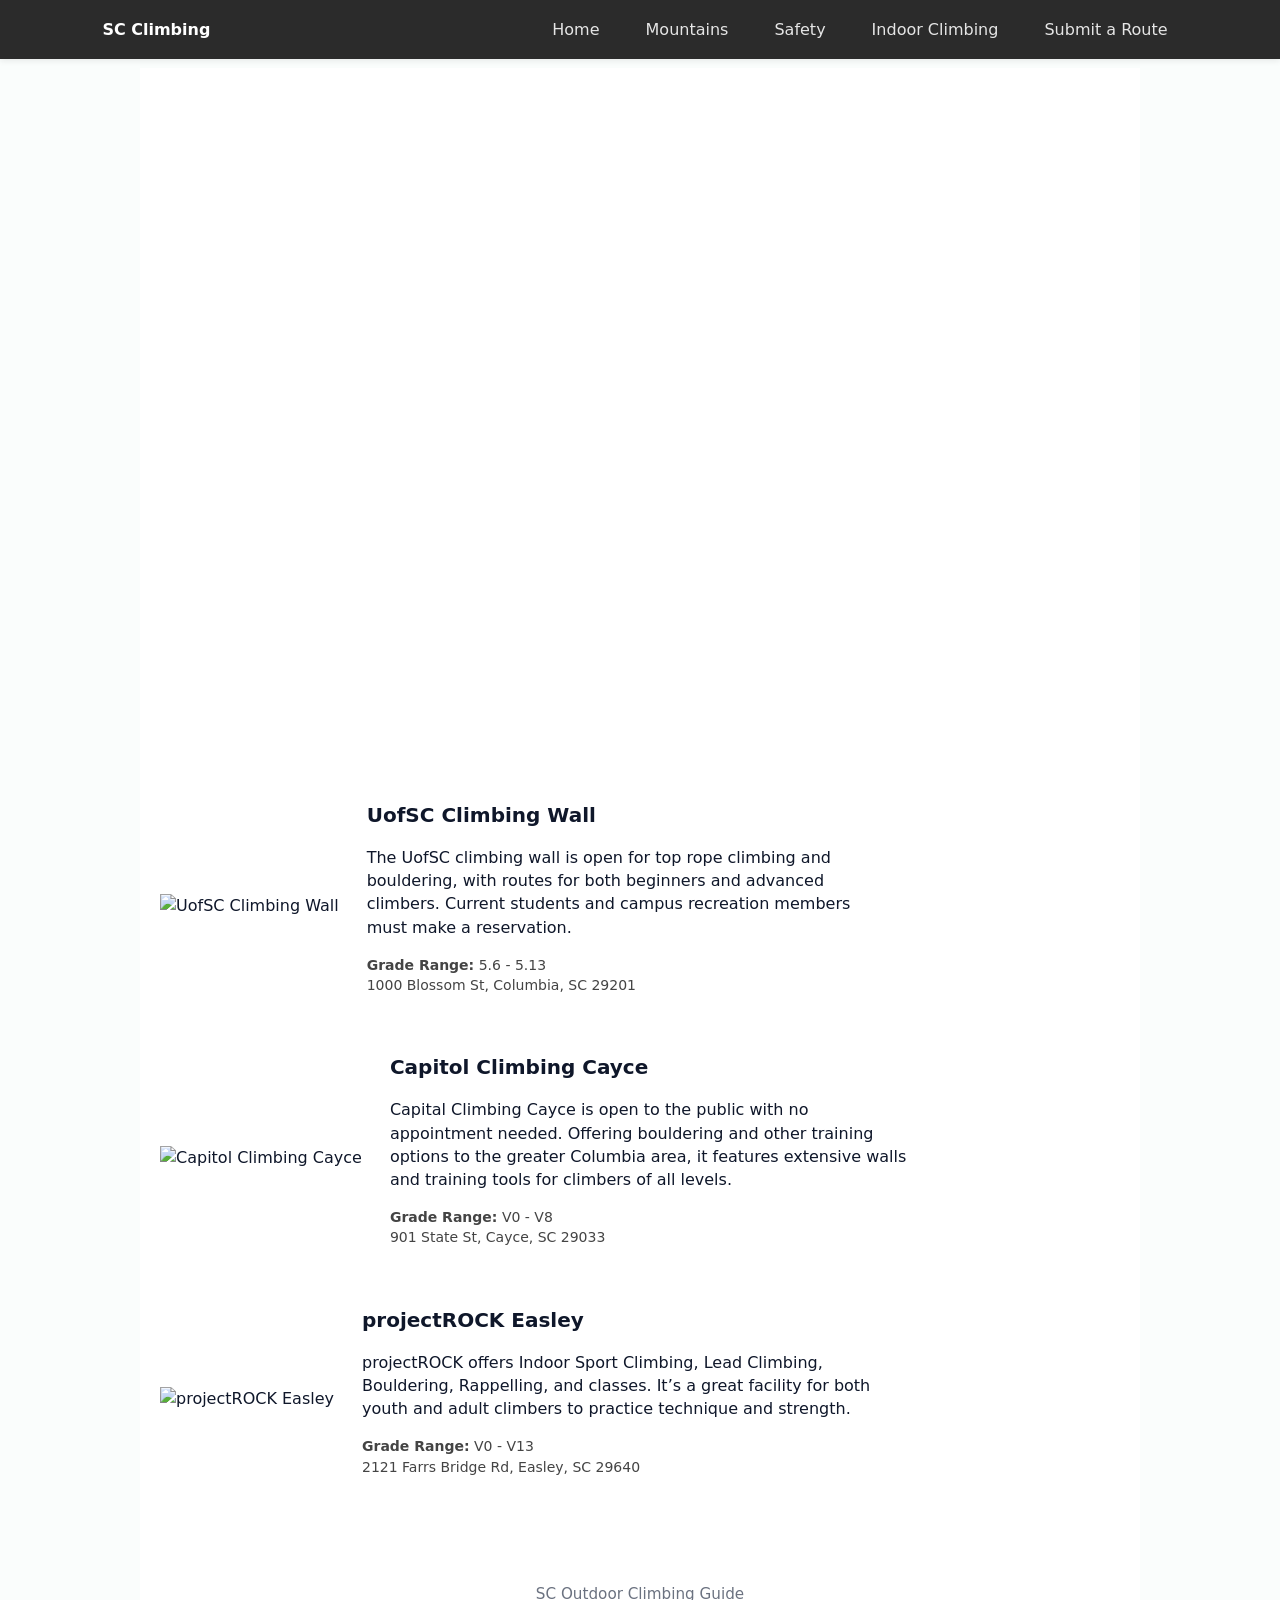
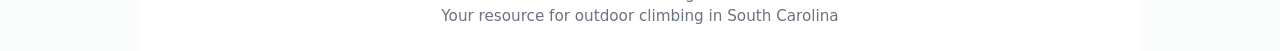
==== indoorclimbing.html @ 52eabcd0 "Add files via upload" ====
<!doctype html>
<html lang="en">
<head>
  <!-- Author: Vladden Schwartzman -->
  <meta charset="utf-8" />
  <meta name="viewport" content="width=device-width,initial-scale=1" />
  <title>SC Climbing — Indoor Climbing</title>

  <link rel="stylesheet" href="combined-styles.css">

  <style>
    .hero p { max-width: 900px; line-height: 1.5; }
    .venue-title { margin: 0 0 8px 0; font-size: 20px; }
    .venue-meta { color: #444; font-size: 14px; margin-top:8px; }
    .venue-block { display: flex; gap: 28px; align-items:center; margin-bottom:44px; }
    .venue-copy { max-width: 520px; }
    @media (max-width:820px) {
      .venue-block { flex-direction: column; align-items:flex-start; }
      .venue-copy { max-width: 100%; }
    }
  </style>
</head>
<body>
  <div class="page">
    <header class="site-header dark">
  <div class="header-inner container">
    <div class="logo">SC Climbing</div>
    <nav class="main-nav" aria-label="Main Navigation">
      <a href="index.html">Home</a>
      <a href="mountains.html">Mountains</a>
      <a href="safety.html">Safety</a>
      <a href="indoorclimbing.html">Indoor Climbing</a>
      <a href="submit.html">Submit a Route</a>
    </nav>
  </div>
</header>

    <section class="hero" aria-labelledby="indoor-title">
      <div style="max-width:1000px; margin:0 auto;">
        <h1 id="indoor-title">Indoor Climbing</h1>
        <p>The best way to prepare yourself for outdoor climbing is training indoors.</p>
      </div>
    </section>

    <main class="main">
      <article class="venue-block" aria-labelledby="v1-title">
        <img src="assets/indoor1.png" alt="UofSC Climbing Wall" class="gear-img">
        <div class="venue-copy">
          <h3 id="v1-title" class="venue-title">UofSC Climbing Wall</h3>
          <p>
            The UofSC climbing wall is open for top rope climbing and bouldering, with routes for both beginners and advanced climbers. Current students and campus recreation members must make a reservation.
          </p>
          <p class="venue-meta"><strong>Grade Range:</strong> 5.6 - 5.13<br>
          1000 Blossom St, Columbia, SC 29201</p>
        </div>
      </article>

      <article class="venue-block" aria-labelledby="v2-title">
        <img src="assets/indoor2.png" alt="Capitol Climbing Cayce" class="gear-img">
        <div class="venue-copy">
          <h3 id="v2-title" class="venue-title">Capitol Climbing Cayce</h3>
          <p>
            Capital Climbing Cayce is open to the public with no appointment needed. Offering bouldering and other training options to the greater Columbia area, it features extensive walls and training tools for climbers of all levels.
          </p>
          <p class="venue-meta"><strong>Grade Range:</strong> V0 - V8<br>
          901 State St, Cayce, SC 29033</p>
        </div>
      </article>

      <article class="venue-block" aria-labelledby="v3-title">
        <img src="assets/indoor3.png" alt="projectROCK Easley" class="gear-img">
        <div class="venue-copy">
          <h3 id="v3-title" class="venue-title">projectROCK Easley</h3>
          <p>
            projectROCK offers Indoor Sport Climbing, Lead Climbing, Bouldering, Rappelling, and classes. It’s a great facility for both youth and adult climbers to practice technique and strength.
          </p>
          <p class="venue-meta"><strong>Grade Range:</strong> V0 - V13<br>
          2121 Farrs Bridge Rd, Easley, SC 29640</p>
        </div>
      </article>
    </main>

    <footer class="footer">
      SC Outdoor Climbing Guide<br>
      Your resource for outdoor climbing in South Carolina
    </footer>
  </div>
</body>
</html>
---- combined-styles.css ----
/* combined-styles.css
   Merged styles for all pages (index, mountains, safety, indoorclimbing, submit)
   Save this file to your project root and update every HTML <link> to use it.
*/

/* ---------- Root variables ---------- */
:root{
  --accent: #d9641a;    /* primary orange */
  --accent-dark: #d76311;
  --muted: #6b7280;
  --header-dark: #2b2b2b; /* dark header used on index */
  --hero-gray: #2f2f2f;   /* mountains grey hero */
  --page-bg: #fafdfc;
  --card-bg: #ffffff;
  --radius: 12px;
  --max-w: 1200px;
  --header-height: 68px;
  --container-padding: 20px;
}

/* ---------- Reset & base ---------- */
*{box-sizing:border-box}
html,body{height:100%}
body{
  margin:0;
  font-family: Inter, system-ui, -apple-system, 'Segoe UI', Roboto, Arial, Helvetica, sans-serif;
  color:#0f172a;
  background:var(--page-bg);
  line-height:1.45;
  padding-top: var(--header-height); /* space for fixed header */
}

/* Utility container used by both styles */
.container{
  width:100%;
  padding-left:8%;
  padding-right:8%;
  margin:0 auto;
  max-width:1800px;
}

/* Partner "page" wrapper (keeps partner pages layout working) */
.page {
  max-width: 1000px;
  margin: 0 auto;
  background: white;
  min-height: 100vh;
  display: flex;
  flex-direction: column;
}

/* ---------- Header (single unified header, supports both .site-header and .header) ---------- */
/* common base */
.header, .site-header {
  left:0;
  top:0;
  width:100%;
  z-index:1200;
  box-shadow:0 2px 6px rgba(0,0,0,0.08);
}

/* dark fixed header used on index / mountains */
.site-header.dark,
.header.dark {
  background:var(--header-dark);
  color:#fff;
  position:fixed;
  padding:10px 0;
  z-index:1200;
}

/* light fixed header variant (if used) */
.site-header.light,
.header.light {
  background:#fff;
  color:var(--muted);
  position:fixed;
  padding:10px 0;
  z-index:1200;
  border-bottom:0;
}

/* header inner container (space and alignment) */
.header-inner, .header .brand, .header .nav {
  display:flex;
  align-items:center;
}
.header-inner { justify-content:space-between; gap:12px; width:100%; }

/* global logo */
.logo, .brand h2 { font-weight:700; color:inherit; margin:0; }
.site-logo{ width:42px; height:auto; }

/* main nav (index-style) */
.main-nav{
  display:flex;
  gap:8px;
  align-items:center;
}
.main-nav a{
  margin-left:18px;
  text-decoration:none;
  color:rgba(255,255,255,0.88);
  padding:8px 10px;
  border-radius:6px;
}
.site-header.light .main-nav a{ color:var(--muted) }
.main-nav a.active{ background:var(--accent); color:#fff; font-weight:600; }

/* partner nav (older pages) */
.nav{ margin-left:auto; display:flex; gap:10px; align-items:center; }
.nav a{
  color: white;
  text-decoration: none;
  padding: 8px 12px;
  background: #707070;
  border-radius: 4px;
  font-size: 14px;
  display: inline-block;
}
.nav a.active{ background:var(--accent); color:#fff; }

/* ---------- Hero (cover hero used on index) ---------- */
.hero{
  width:100%;
  position:relative;
  margin-top: calc(-1 * var(--header-height));
  padding-top: calc(var(--header-height) + 28px);
  min-height:85vh;
  display:flex;
  align-items:center;
  justify-content:center;
  background-image: url('assets/homebackround.jpg');
  background-size:cover;
  background-position:center;
  color:#fff;
  margin-bottom:36px;
}
.hero-overlay{ position:absolute; inset:0; background:linear-gradient(180deg, rgba(0,0,0,0.6), rgba(0,0,0,0.6)); z-index:1; }
.hero-content{ position:relative; z-index:2; width:100%; padding:0 10%; text-align:center; max-width:none; }
.hero-content h1{ font-size:3.5rem; margin:0 0 16px; line-height:1.05; font-weight:700; }
.lead{ font-size:1.2rem; margin-bottom:24px; color:rgba(255,255,255,0.9); }
.hero-ctas{ display:flex; justify-content:center; }

/* ---------- Mountains grey band hero (no image) ---------- */
.mountains-hero{
  background:var(--hero-gray);
  color:#fff;
  position:relative;
  margin-top: calc(-1 * var(--header-height));
  padding-top: calc(var(--header-height) + 28px);
  padding-bottom:36px;
  min-height:260px;
  margin-bottom:28px;
}
.mountains-hero .container{ position:relative; z-index:2; color:#fff; }

/* ---------- Buttons ---------- */
.btn{ display:inline-block; padding:12px 18px; border-radius:8px; text-decoration:none; font-weight:600; box-shadow:none; }
.btn-primary{ background:var(--accent); color:#fff; box-shadow:0 8px 28px rgba(199,90,0,0.18); }
.btn-inverse{ background:rgba(255,255,255,0.12); color:#fff; border:1px solid rgba(255,255,255,0.08); }

/* ---------- Cards / layout used across pages ---------- */
.why{ padding:36px 0; background:transparent; }
.why-card, .pop-card, .mountain-card, .form-card {
  background:var(--card-bg);
  border-radius:12px;
  box-shadow:0 10px 30px rgba(12,12,12,0.05);
}

/* partner page main content layout */
.hero, .main, .page .main { padding-left:var(--container-padding); padding-right:var(--container-padding); }

/* partner's hero (gray) */
.hero h1{ margin:0; font-size:44px; color:#fff; }

/* partner forms & venue blocks */
.form-card{ background:var(--header-dark); color:#fff; padding:30px; border-radius:6px; max-width:520px; margin:30px auto; }
.form-card label{ display:block; margin-top:12px; color:#eee; font-size:13px; }
.form-card input, .form-card textarea{ width:100%; padding:8px; margin-top:6px; border-radius:4px; border:none; font-size:14px; }
.btn { cursor:pointer; }

/* Popular & card grids (index style) */
.popular{ padding:36px 0; }
.popular-grid{ display:grid; grid-template-columns:repeat(3,1fr); gap:24px; margin-top:18px; }
.pop-card img, .mountain-cover img{ width:100%; height:180px; object-fit:cover; display:block; }

/* Mountain card (index / mountains page) */
.mountain-list{ margin-top:24px; display:flex; flex-direction:column; gap:28px; }
.mountain-card{ border-radius:12px; overflow:hidden; display:grid; grid-template-columns:420px 1fr; gap:0; align-items:stretch; background:#fff; box-shadow:0 10px 30px rgba(12,12,12,0.06); }
.mountain-cover{ position:relative; min-height:260px; overflow:hidden; background:#e9ecef; }
.badge{ position:absolute; left:14px; top:14px; background:var(--accent); color:#fff; padding:6px 10px; border-radius:8px; font-weight:700; z-index:3; box-shadow:0 4px 12px rgba(0,0,0,0.18); }
.mountain-body{ padding:22px 26px; display:flex; flex-direction:column; gap:12px; }
.mountain-body h3{ margin:0; font-size:1.35rem; }
.meta-row{ display:flex; gap:16px; color:var(--muted); font-size:0.95rem; align-items:center; flex-wrap:wrap; }
.tags{ display:flex; gap:10px; flex-wrap:wrap; margin-top:6px; }
.tag{ padding:6px 10px; border-radius:999px; font-size:0.85rem; border:1px solid #eef3f2; background:#fff; color:#333; }

/* Footer */
.site-footer, .footer { padding:24px 0; text-align:center; color:var(--muted); font-size:0.95rem; background:transparent; margin-top:24px; }

/* Accessibility focus */
a:focus, button:focus, input:focus{ outline:3px solid rgba(217,115,0,0.25); outline-offset:2px; }

/* ---------- Responsiveness ---------- */
@media (max-width:1200px){
  .why-cards{ grid-template-columns:repeat(2,1fr); gap:20px; }
  .popular-grid{ grid-template-columns:repeat(2,1fr); gap:20px; }
  .hero-content h1{ font-size:2.4rem; }
  body{ padding-top:62px; }
}
@media (max-width:1000px){
  .mountain-card{ grid-template-columns:1fr; }
  .mountain-cover{ min-height:220px; }
}
@media (max-width:820px){
  .gear-row { flex-direction: column; align-items: flex-start; }
  .nav { display:none; } /* partner mobile: hide partner nav (you can add a mobile toggle later) */
}
@media (max-width:700px){
  .container{ padding-left:6%; padding-right:6%; }
  .hero{ min-height:420px; }
  .hero-content{ padding:48px 8%; }
}
/* ---------- Responsive image fixes (add at end of CSS) ---------- */

/* 1) Default: make all inline <img> responsive and block-level so they never exceed their container */
img {
  max-width: 100%;
  height: auto;
  display: block;         /* removes inline gap and prevents odd baseline spacing */
}

/* 2) Constrain very large images that are direct children of body or top-level sections
   (defensive rule: keeps hero/backgrounds untouched but limits content images) */
body > img,
main > img,
.container > img,
.page > img {
  max-width: 100%;
  height: auto;
  display: block;
}

/* 3) If you have a few images that should be shown full-bleed and large, give them a class
   (e.g. <img class="full-bleed" ...>) and style explicitly. Otherwise the rule above prevents runaway sizes. */
img.full-bleed {
  width: 100%;
  height: auto;
  object-fit: cover;
  display: block;
}

/* 4) Small utility: limit hero <img> usage (if any pages use an <img> inside the hero)
   so hero images keep the cover look but don't blow up vertically */
.hero img,
.mountains-hero img {
  width: 100%;
  height: auto;
  object-fit: cover;
  display: block;
}

/* 5) Optional: add a max-height to guard against extremely tall photos (adjust px or use vh)
   Remove or lower if you prefer taller images. */
.content img, .mountain-body img, img.article-thumb {
  max-height: 65vh; /* images won't exceed 65% of the viewport height */
  width: auto;
  max-width: 100%;
  object-fit: cover;
}
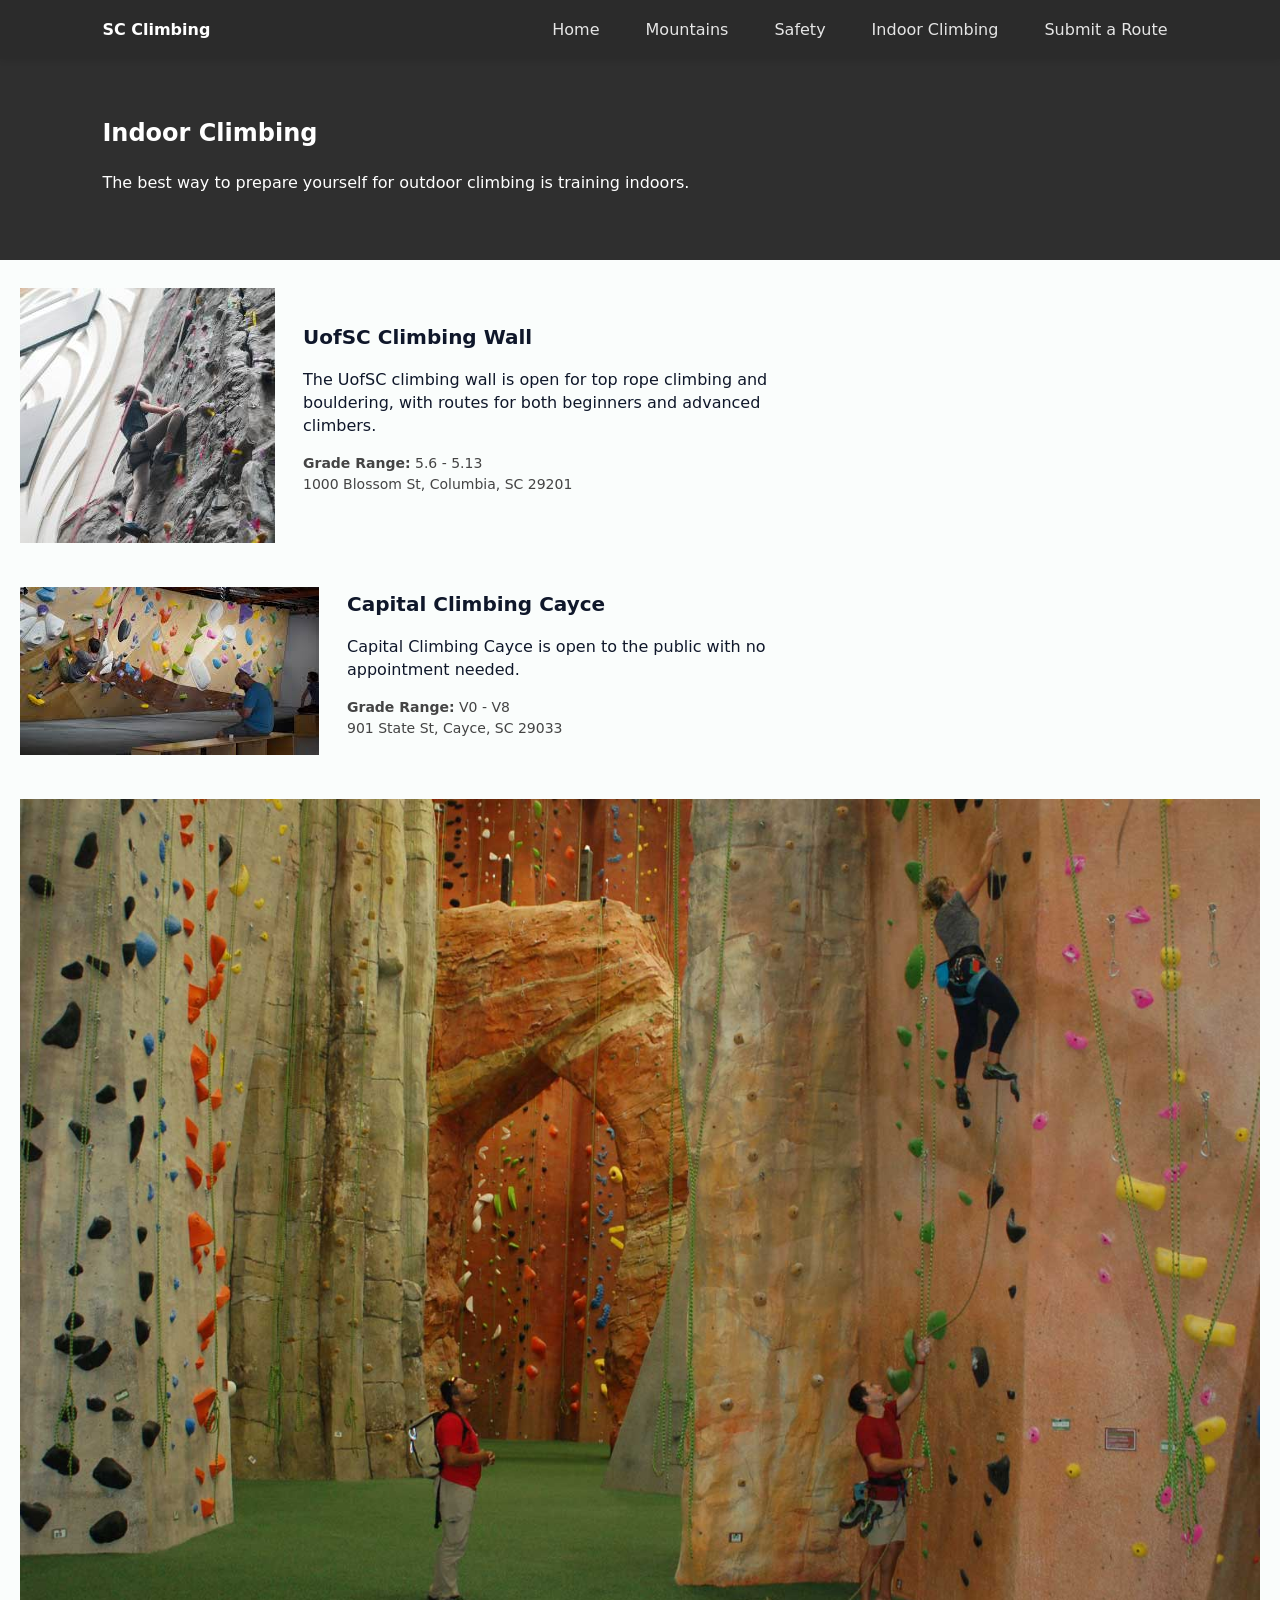
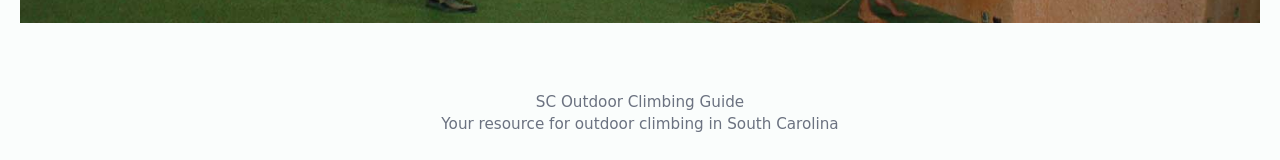
==== commit 0b05c85e: "Update indoorclimbing.html" ====
--- a/indoorclimbing.html
+++ b/indoorclimbing.html
@@ -9,7 +9,6 @@
   <link rel="stylesheet" href="combined-styles.css">
 
   <style>
-    .hero p { max-width: 900px; line-height: 1.5; }
     .venue-title { margin: 0 0 8px 0; font-size: 20px; }
     .venue-meta { color: #444; font-size: 14px; margin-top:8px; }
     .venue-block { display: flex; gap: 28px; align-items:center; margin-bottom:44px; }
@@ -21,69 +20,77 @@
   </style>
 </head>
 <body>
-  <div class="page">
-    <header class="site-header dark">
-  <div class="header-inner container">
-    <div class="logo">SC Climbing</div>
-    <nav class="main-nav" aria-label="Main Navigation">
-      <a href="index.html">Home</a>
-      <a href="mountains.html">Mountains</a>
-      <a href="safety.html">Safety</a>
-      <a href="indoorclimbing.html">Indoor Climbing</a>
-      <a href="submit.html">Submit a Route</a>
-    </nav>
-  </div>
-</header>
 
-    <section class="hero" aria-labelledby="indoor-title">
-      <div style="max-width:1000px; margin:0 auto;">
-        <h1 id="indoor-title">Indoor Climbing</h1>
-        <p>The best way to prepare yourself for outdoor climbing is training indoors.</p>
+  <header class="site-header dark">
+    <div class="header-inner container">
+      <div class="logo">SC Climbing</div>
+      <nav class="main-nav">
+        <a href="index.html">Home</a>
+        <a href="mountains.html">Mountains</a>
+        <a href="safety.html">Safety</a>
+        <a href="indoorclimbing.html">Indoor Climbing</a>
+        <a href="submit.html">Submit a Route</a>
+      </nav>
+    </div>
+  </header>
+
+  <section class="mountains-hero" aria-labelledby="indoor-title">
+    <div class="container">
+      <h1 id="indoor-title">Indoor Climbing</h1>
+      <p>The best way to prepare yourself for outdoor climbing is training indoors.</p>
+    </div>
+  </section>
+
+  <main class="main">
+
+    <article class="venue-block">
+      <img src="assets/indoor1.png" alt="UofSC Climbing Wall" class="gear-img">
+      <div class="venue-copy">
+        <h3 class="venue-title">UofSC Climbing Wall</h3>
+        <p>
+          The UofSC climbing wall is open for top rope climbing and bouldering, with routes for both beginners and advanced climbers.
+        </p>
+        <p class="venue-meta">
+          <strong>Grade Range:</strong> 5.6 - 5.13<br>
+          1000 Blossom St, Columbia, SC 29201
+        </p>
       </div>
-    </section>
+    </article>
 
-    <main class="main">
-      <article class="venue-block" aria-labelledby="v1-title">
-        <img src="assets/indoor1.png" alt="UofSC Climbing Wall" class="gear-img">
-        <div class="venue-copy">
-          <h3 id="v1-title" class="venue-title">UofSC Climbing Wall</h3>
-          <p>
-            The UofSC climbing wall is open for top rope climbing and bouldering, with routes for both beginners and advanced climbers. Current students and campus recreation members must make a reservation.
-          </p>
-          <p class="venue-meta"><strong>Grade Range:</strong> 5.6 - 5.13<br>
-          1000 Blossom St, Columbia, SC 29201</p>
-        </div>
-      </article>
+    <article class="venue-block">
+      <img src="assets/indoor2.png" alt="Capitol Climbing Cayce" class="gear-img">
+      <div class="venue-copy">
+        <h3 class="venue-title">Capital Climbing Cayce</h3>
+        <p>
+          Capital Climbing Cayce is open to the public with no appointment needed.
+        </p>
+        <p class="venue-meta">
+          <strong>Grade Range:</strong> V0 - V8<br>
+          901 State St, Cayce, SC 29033
+        </p>
+      </div>
+    </article>
 
-      <article class="venue-block" aria-labelledby="v2-title">
-        <img src="assets/indoor2.png" alt="Capitol Climbing Cayce" class="gear-img">
-        <div class="venue-copy">
-          <h3 id="v2-title" class="venue-title">Capitol Climbing Cayce</h3>
-          <p>
-            Capital Climbing Cayce is open to the public with no appointment needed. Offering bouldering and other training options to the greater Columbia area, it features extensive walls and training tools for climbers of all levels.
-          </p>
-          <p class="venue-meta"><strong>Grade Range:</strong> V0 - V8<br>
-          901 State St, Cayce, SC 29033</p>
-        </div>
-      </article>
+    <article class="venue-block">
+      <img src="assets/indoor3.png" alt="projectROCK Easley" class="gear-img">
+      <div class="venue-copy">
+        <h3 class="venue-title">projectROCK Easley</h3>
+        <p>
+          projectROCK offers Indoor Sport Climbing, Lead Climbing, and Bouldering.
+        </p>
+        <p class="venue-meta">
+          <strong>Grade Range:</strong> V0 - V13<br>
+          2121 Farrs Bridge Rd, Easley, SC 29640
+        </p>
+      </div>
+    </article>
 
-      <article class="venue-block" aria-labelledby="v3-title">
-        <img src="assets/indoor3.png" alt="projectROCK Easley" class="gear-img">
-        <div class="venue-copy">
-          <h3 id="v3-title" class="venue-title">projectROCK Easley</h3>
-          <p>
-            projectROCK offers Indoor Sport Climbing, Lead Climbing, Bouldering, Rappelling, and classes. It’s a great facility for both youth and adult climbers to practice technique and strength.
-          </p>
-          <p class="venue-meta"><strong>Grade Range:</strong> V0 - V13<br>
-          2121 Farrs Bridge Rd, Easley, SC 29640</p>
-        </div>
-      </article>
-    </main>
+  </main>
 
-    <footer class="footer">
-      SC Outdoor Climbing Guide<br>
-      Your resource for outdoor climbing in South Carolina
-    </footer>
-  </div>
+  <footer class="footer">
+    SC Outdoor Climbing Guide<br>
+    Your resource for outdoor climbing in South Carolina
+  </footer>
+
 </body>
-</html>+</html>
--- a/combined-styles.css
+++ b/combined-styles.css
@@ -142,7 +142,7 @@
 .lead{ font-size:1.2rem; margin-bottom:24px; color:rgba(255,255,255,0.9); }
 .hero-ctas{ display:flex; justify-content:center; }
 
-/* ---------- Mountains grey band hero (no image) ---------- */
+/* ---------- mountains grey band hero (no image) ---------- */
 .mountains-hero{
   background:var(--hero-gray);
   color:#fff;
@@ -243,7 +243,7 @@
 }
 
 /* 3) If you have a few images that should be shown full-bleed and large, give them a class
-   (e.g. <img class="full-bleed" ...>) and style explicitly. Otherwise the rule above prevents runaway sizes. */
+   (e.g. <img class="full-bleed" ...>) and style explicitly. mountainswise the rule above prevents runaway sizes. */
 img.full-bleed {
   width: 100%;
   height: auto;
@@ -268,4 +268,6 @@
   width: auto;
   max-width: 100%;
   object-fit: cover;
-}+
+}
+
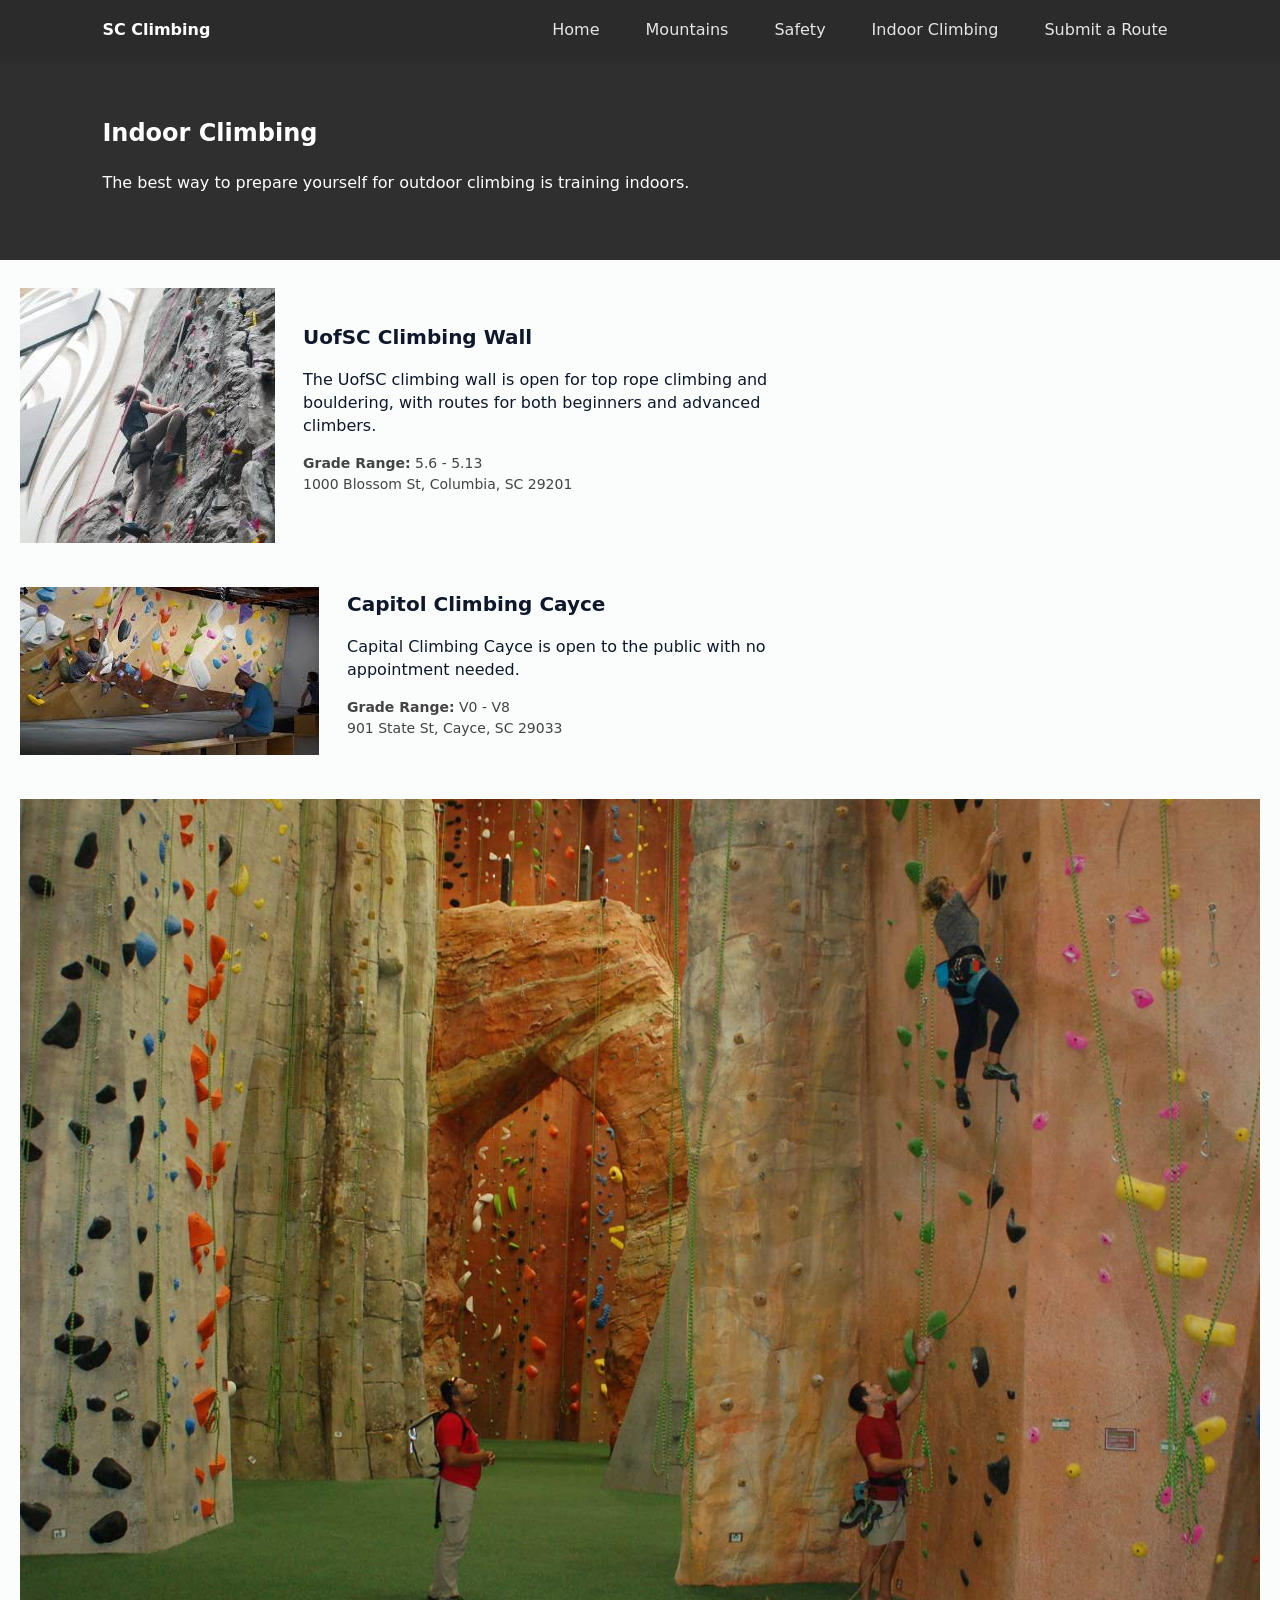
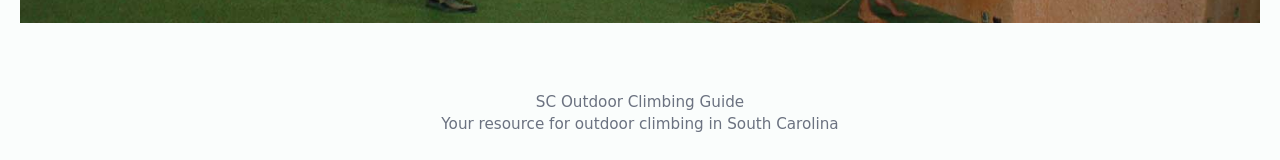
==== commit ba3e343f: "Update indoorclimbing.html" ====
--- a/indoorclimbing.html
+++ b/indoorclimbing.html
@@ -60,7 +60,7 @@
     <article class="venue-block">
       <img src="assets/indoor2.png" alt="Capitol Climbing Cayce" class="gear-img">
       <div class="venue-copy">
-        <h3 class="venue-title">Capital Climbing Cayce</h3>
+        <h3 class="venue-title">Capitol Climbing Cayce</h3>
         <p>
           Capital Climbing Cayce is open to the public with no appointment needed.
         </p>
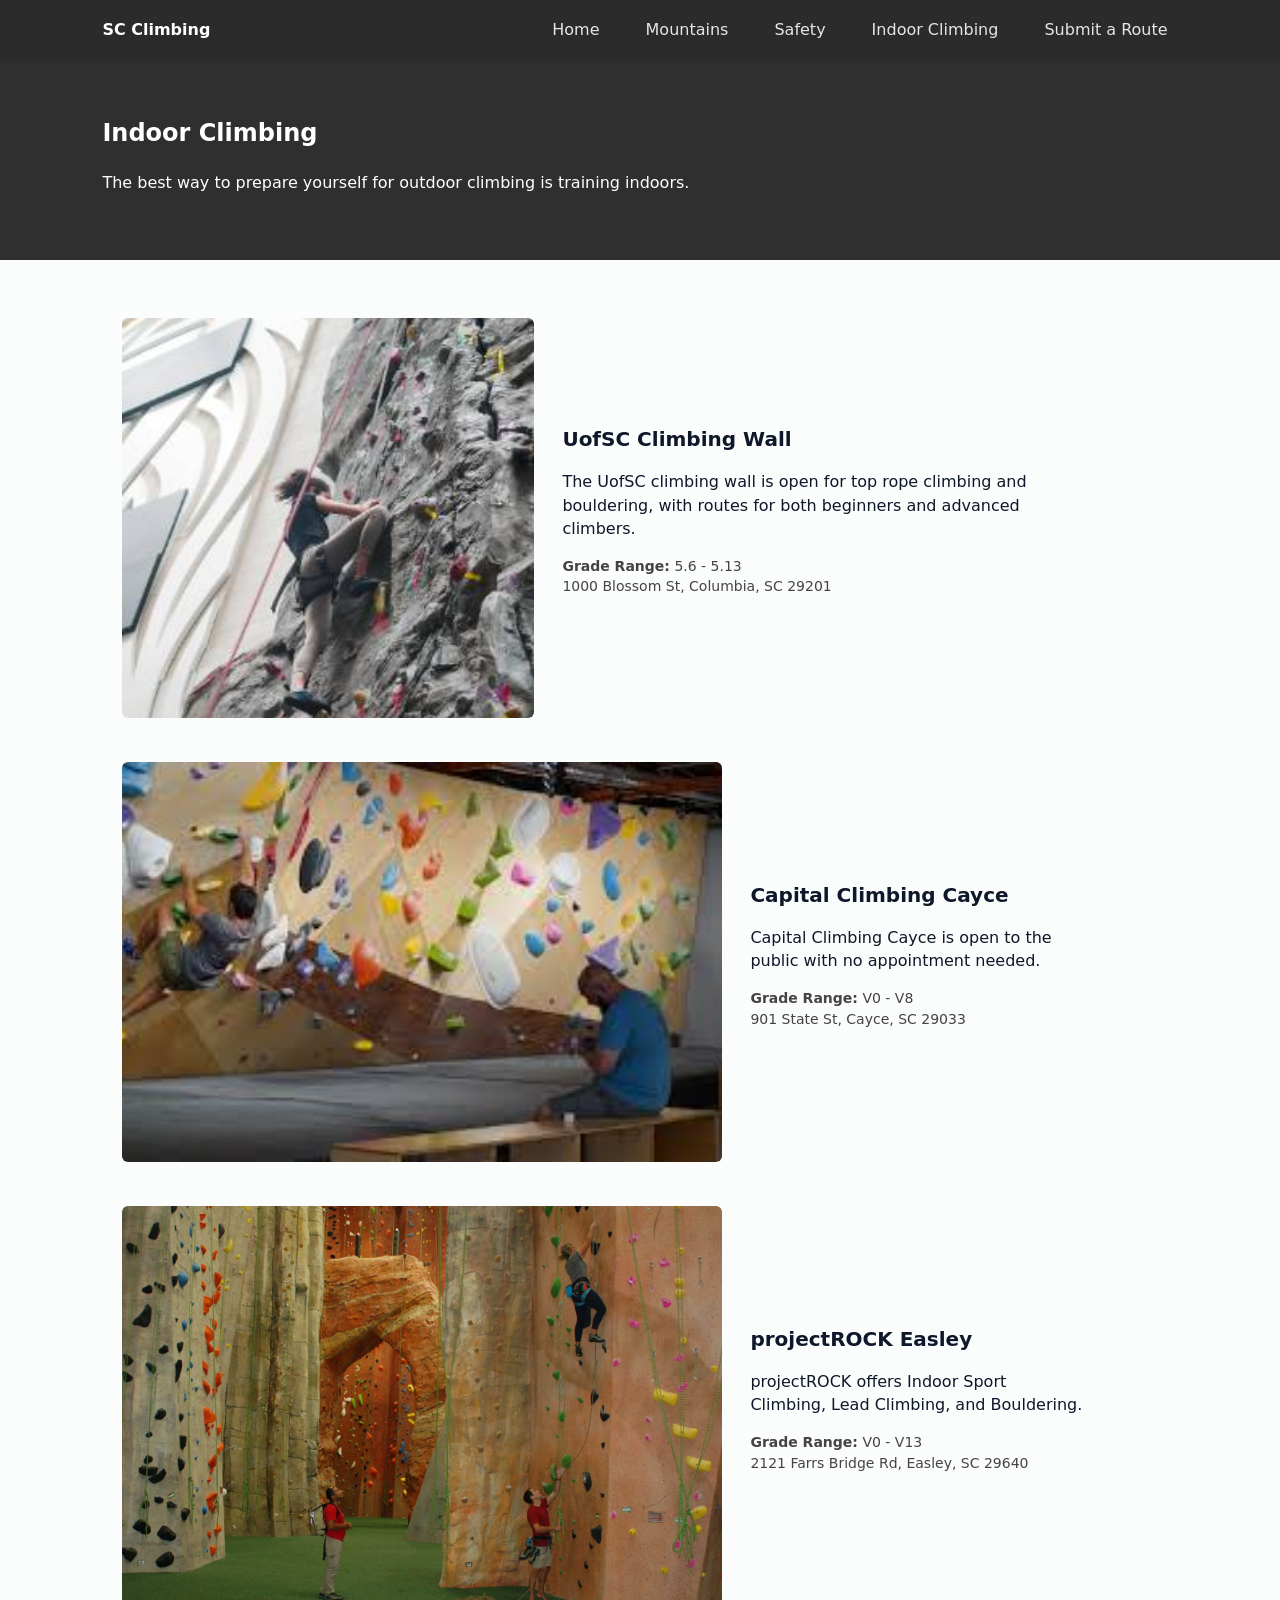
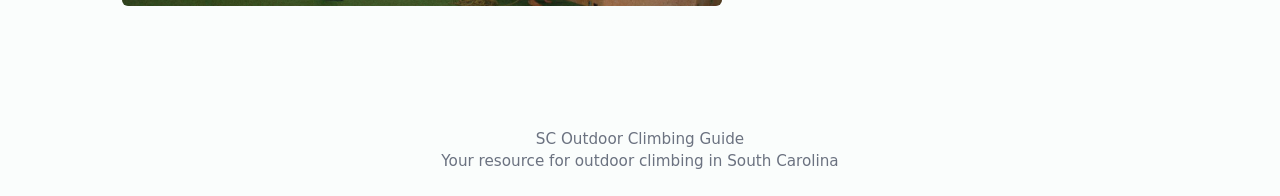
==== commit 11349ffa: "Update indoorclimbing.html" ====
--- a/indoorclimbing.html
+++ b/indoorclimbing.html
@@ -60,7 +60,7 @@
     <article class="venue-block">
       <img src="assets/indoor2.png" alt="Capitol Climbing Cayce" class="gear-img">
       <div class="venue-copy">
-        <h3 class="venue-title">Capitol Climbing Cayce</h3>
+        <h3 class="venue-title">Capital Climbing Cayce</h3>
         <p>
           Capital Climbing Cayce is open to the public with no appointment needed.
         </p>
@@ -94,3 +94,4 @@
 
 </body>
 </html>
+
--- a/combined-styles.css
+++ b/combined-styles.css
@@ -271,3 +271,126 @@
 
 }
 
+/* --------------------
+   Restore original indoor/safety layout & image sizing
+   Place at the end of combined-styles.css so it overrides other rules
+   -------------------- */
+
+:root {
+  --content-max: 1000px;
+  --gear-img-w: 260px;
+  --gear-img-h: 180px;
+}
+
+.main {
+  max-width: none;              
+  margin: 0;                    
+  padding: 30px 8%;             
+}
+
+.section-title {
+  font-size: 40px;
+  margin-top: 30px;
+  color: #111;
+  text-align: left;
+}
+
+.gear-row {
+  display: flex;
+  gap: 30px;
+  margin-bottom: 36px;
+  align-items: center;
+}
+
+.gear-img {
+  width: 600px;                
+  height: 400px;
+  object-fit: cover;
+  border-radius: 6px;
+  display: block;
+  max-width: none;              
+}
+
+.venue-block {
+  display: flex;
+  gap: 28px;
+  align-items: center;
+  margin-bottom: 44px;
+}
+
+.venue-copy {
+  max-width: 520px;
+}
+
+.venue-meta {
+  color: #444;
+  font-size: 14px;
+  margin-top: 8px;
+}
+
+.practices {
+  display: grid;
+  grid-template-columns: repeat(3, auto);
+  gap: 15px 25px;
+  justify-content: center;
+  margin-top: 20px;
+  margin-bottom: 30px;
+}
+
+.practice {
+  border: 2px solid #bbb;
+  padding: 12px 20px;
+  border-radius: 10px;
+  text-align: center;
+  background: white;
+}
+
+.form-card {
+  max-width: 520px;
+  margin: 30px auto;
+}
+
+@media (max-width: 820px) {
+  .gear-row,
+  .venue-block {
+    flex-direction: column;
+    align-items: flex-start;
+  }
+
+  .gear-img {
+  width: var(--gear-img-w);
+  height: var(--gear-img-h);
+  object-fit: cover;
+  border-radius: 6px;
+  display: block;
+
+  /* override global image rule */
+  max-width: none;
+}
+
+  .practices {
+    grid-template-columns: repeat(2, 1fr);
+  }
+}
+
+/* Align main content with the hero (left start like Mountains page) */
+:root {
+  --hero-gutter: 8%;
+}
+
+/* Left-align main content under the full-width hero */
+.main {
+  max-width: var(--content-max);    /* keeps indoor/safety constrained */
+  margin: 0 0 0 calc(var(--hero-gutter)); /* start at hero's left gutter */
+  padding: 30px var(--container-padding);
+}
+
+/* For very large screens keep a sensible max width so content doesn't go too wide */
+@media (min-width: 1600px) {
+  .main {
+    max-width: 1100px;
+  }
+}
+
+/* keep mountains page layout unaffected: if a page should be full-width,
+   wrap its main content in .container (recommended) */
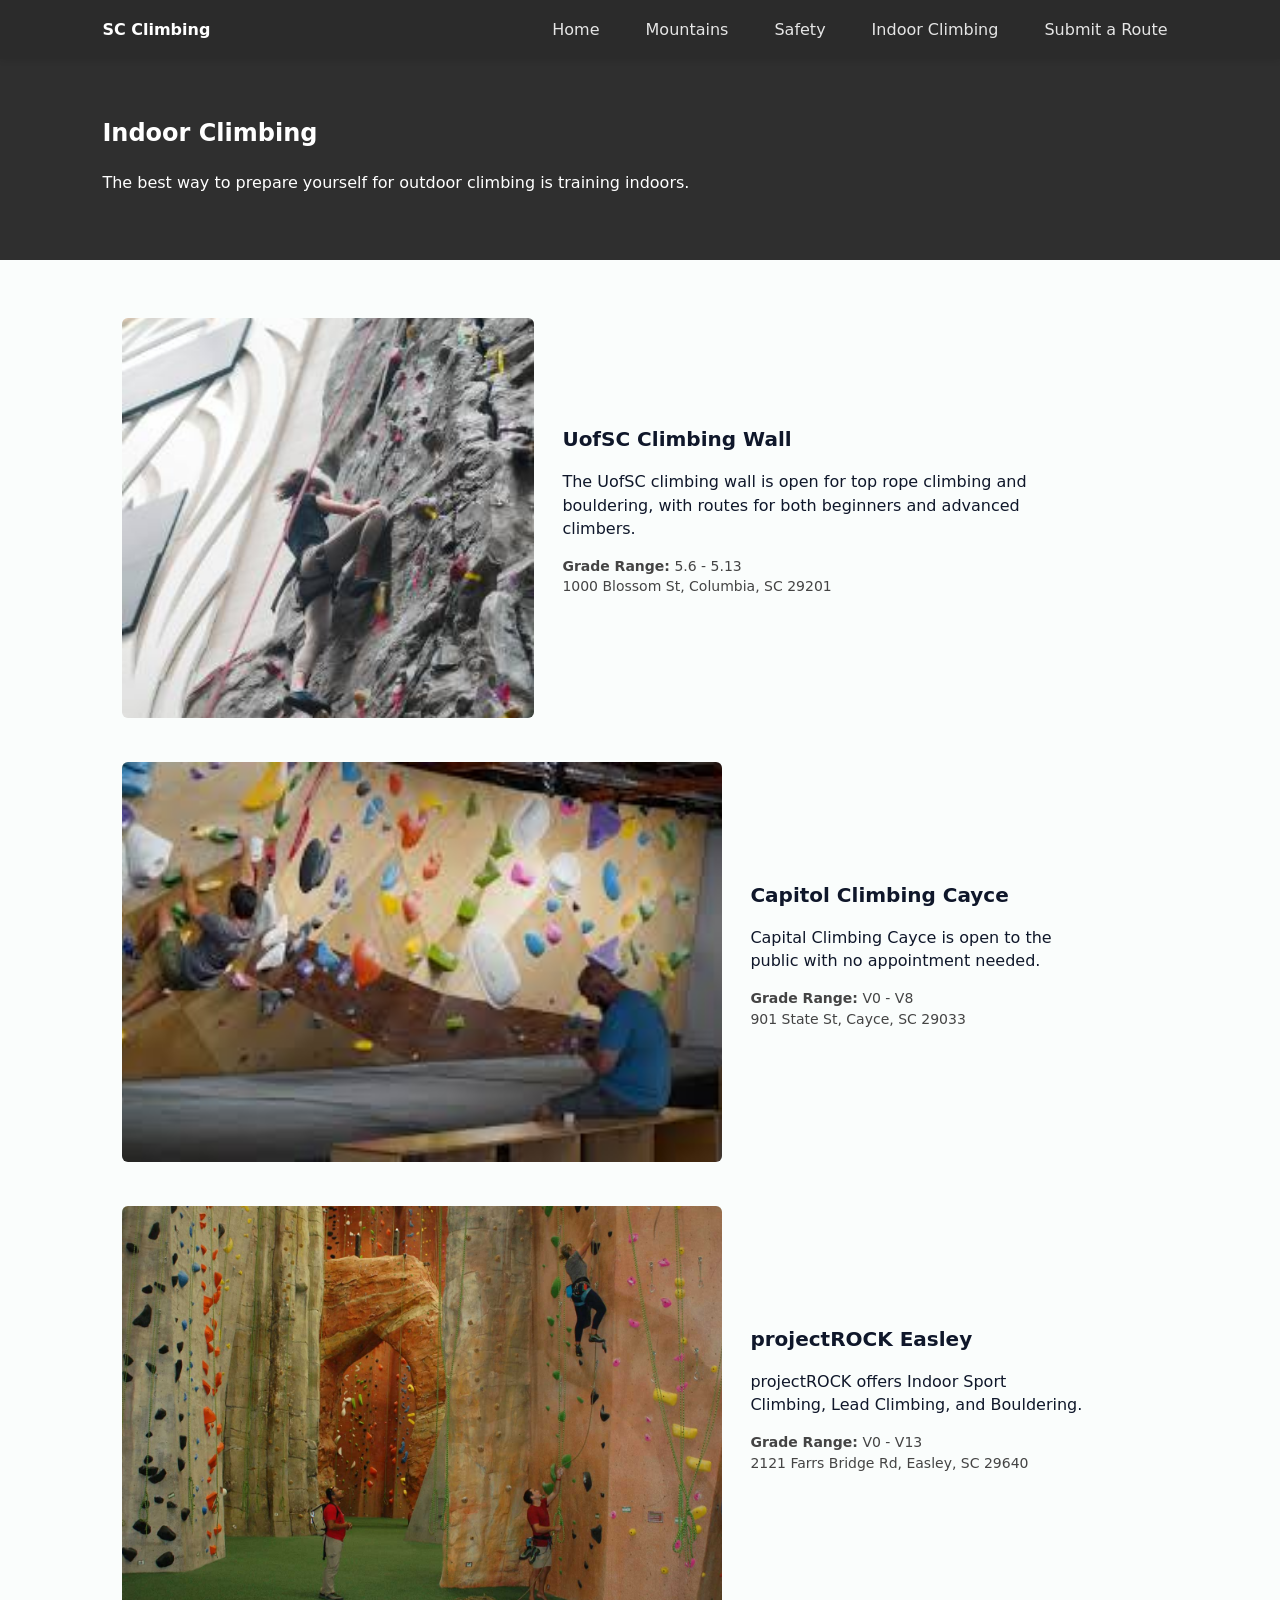
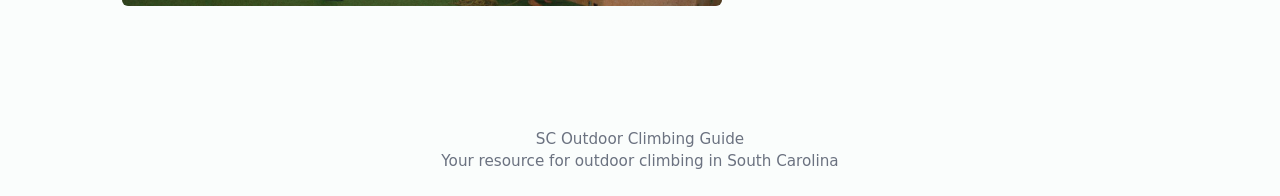
==== commit 19847445: "Update indoorclimbing.html" ====
--- a/indoorclimbing.html
+++ b/indoorclimbing.html
@@ -58,9 +58,9 @@
     </article>
 
     <article class="venue-block">
-      <img src="assets/indoor2.png" alt="Capitol Climbing Cayce" class="gear-img">
+      <img src="assets/indoor2.png" alt="Capital Climbing Cayce" class="gear-img">
       <div class="venue-copy">
-        <h3 class="venue-title">Capital Climbing Cayce</h3>
+        <h3 class="venue-title">Capitol Climbing Cayce</h3>
         <p>
           Capital Climbing Cayce is open to the public with no appointment needed.
         </p>
@@ -95,3 +95,4 @@
 </body>
 </html>
 
+
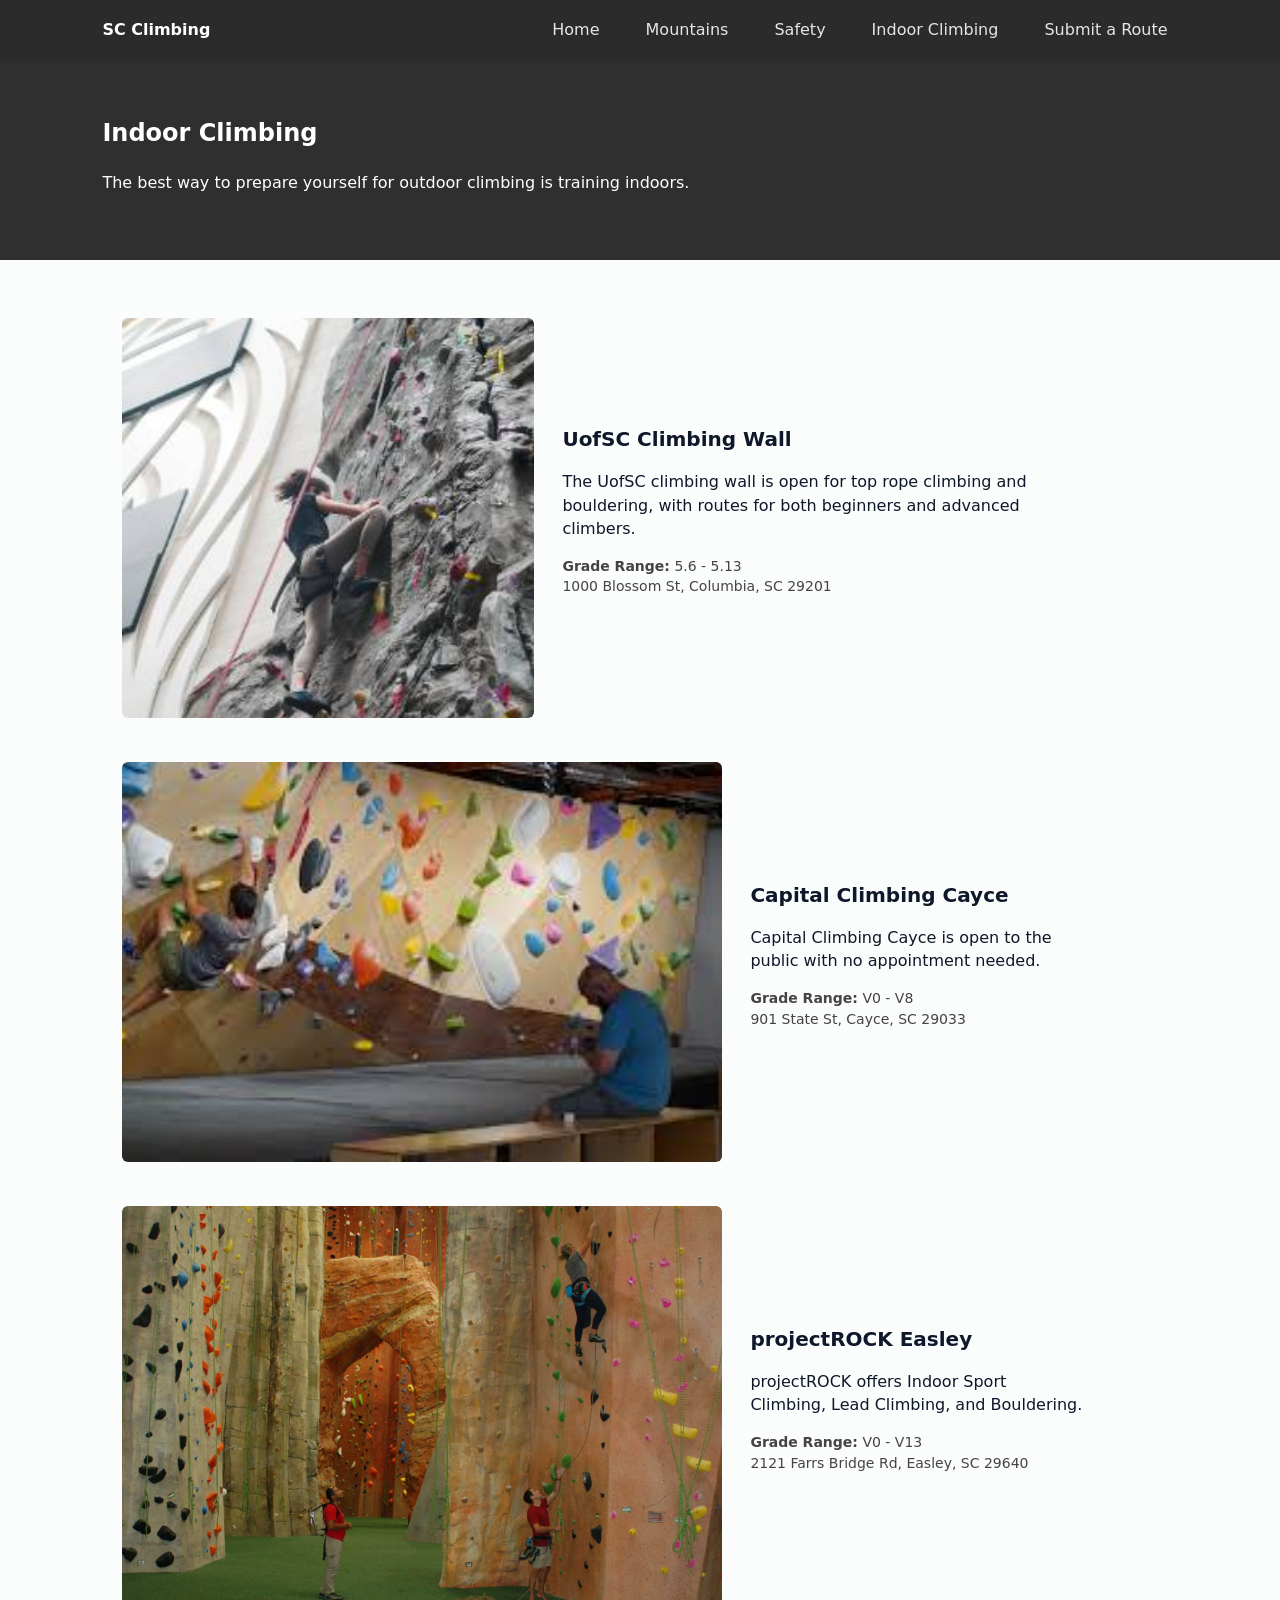
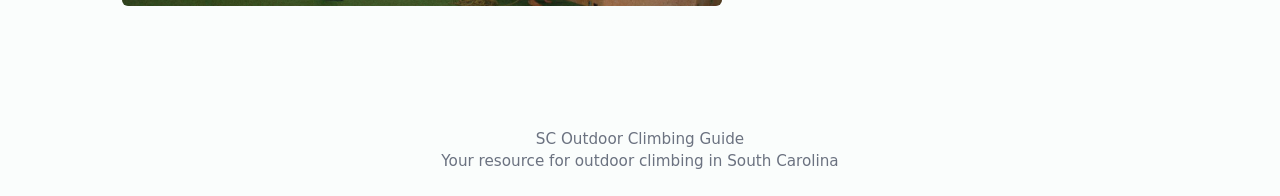
==== commit a194643c: "Update indoorclimbing.html" ====
--- a/indoorclimbing.html
+++ b/indoorclimbing.html
@@ -60,7 +60,7 @@
     <article class="venue-block">
       <img src="assets/indoor2.png" alt="Capital Climbing Cayce" class="gear-img">
       <div class="venue-copy">
-        <h3 class="venue-title">Capitol Climbing Cayce</h3>
+        <h3 class="venue-title">Capital Climbing Cayce</h3>
         <p>
           Capital Climbing Cayce is open to the public with no appointment needed.
         </p>
@@ -96,3 +96,4 @@
 </html>
 
 
+
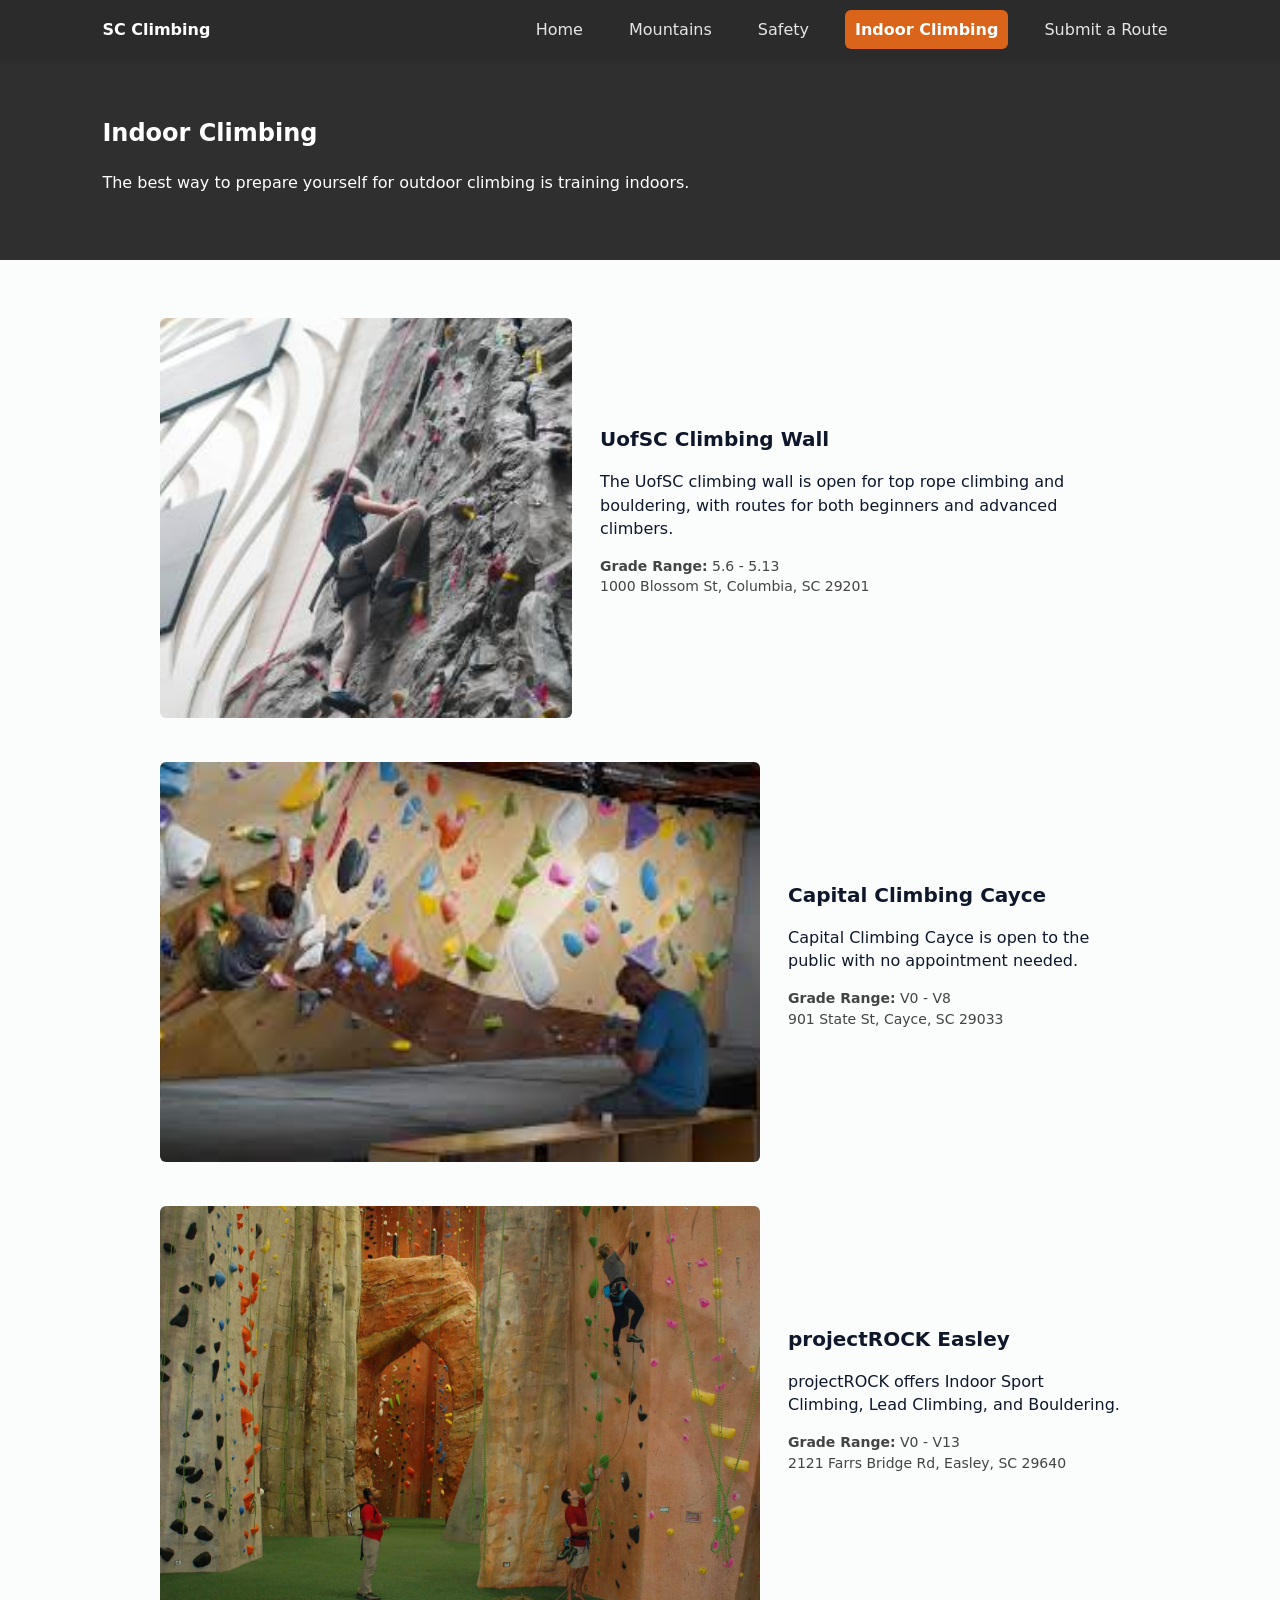
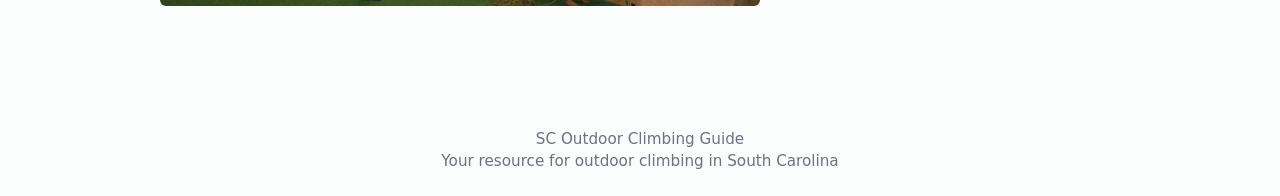
==== commit 5449a968: "Update indoorclimbing.html" ====
--- a/indoorclimbing.html
+++ b/indoorclimbing.html
@@ -28,7 +28,7 @@
         <a href="index.html">Home</a>
         <a href="mountains.html">Mountains</a>
         <a href="safety.html">Safety</a>
-        <a href="indoorclimbing.html">Indoor Climbing</a>
+        <a href="indoorclimbing.html" class="active">Indoor Climbing</a>
         <a href="submit.html">Submit a Route</a>
       </nav>
     </div>
@@ -97,3 +97,4 @@
 
 
 
+
--- a/combined-styles.css
+++ b/combined-styles.css
@@ -392,5 +392,10 @@
   }
 }
 
-/* keep mountains page layout unaffected: if a page should be full-width,
-   wrap its main content in .container (recommended) */
+/* Center main content ONLY on Submit page */
+.mountains-hero + .main {
+  margin: 0 auto !important;
+}
+
+
+
